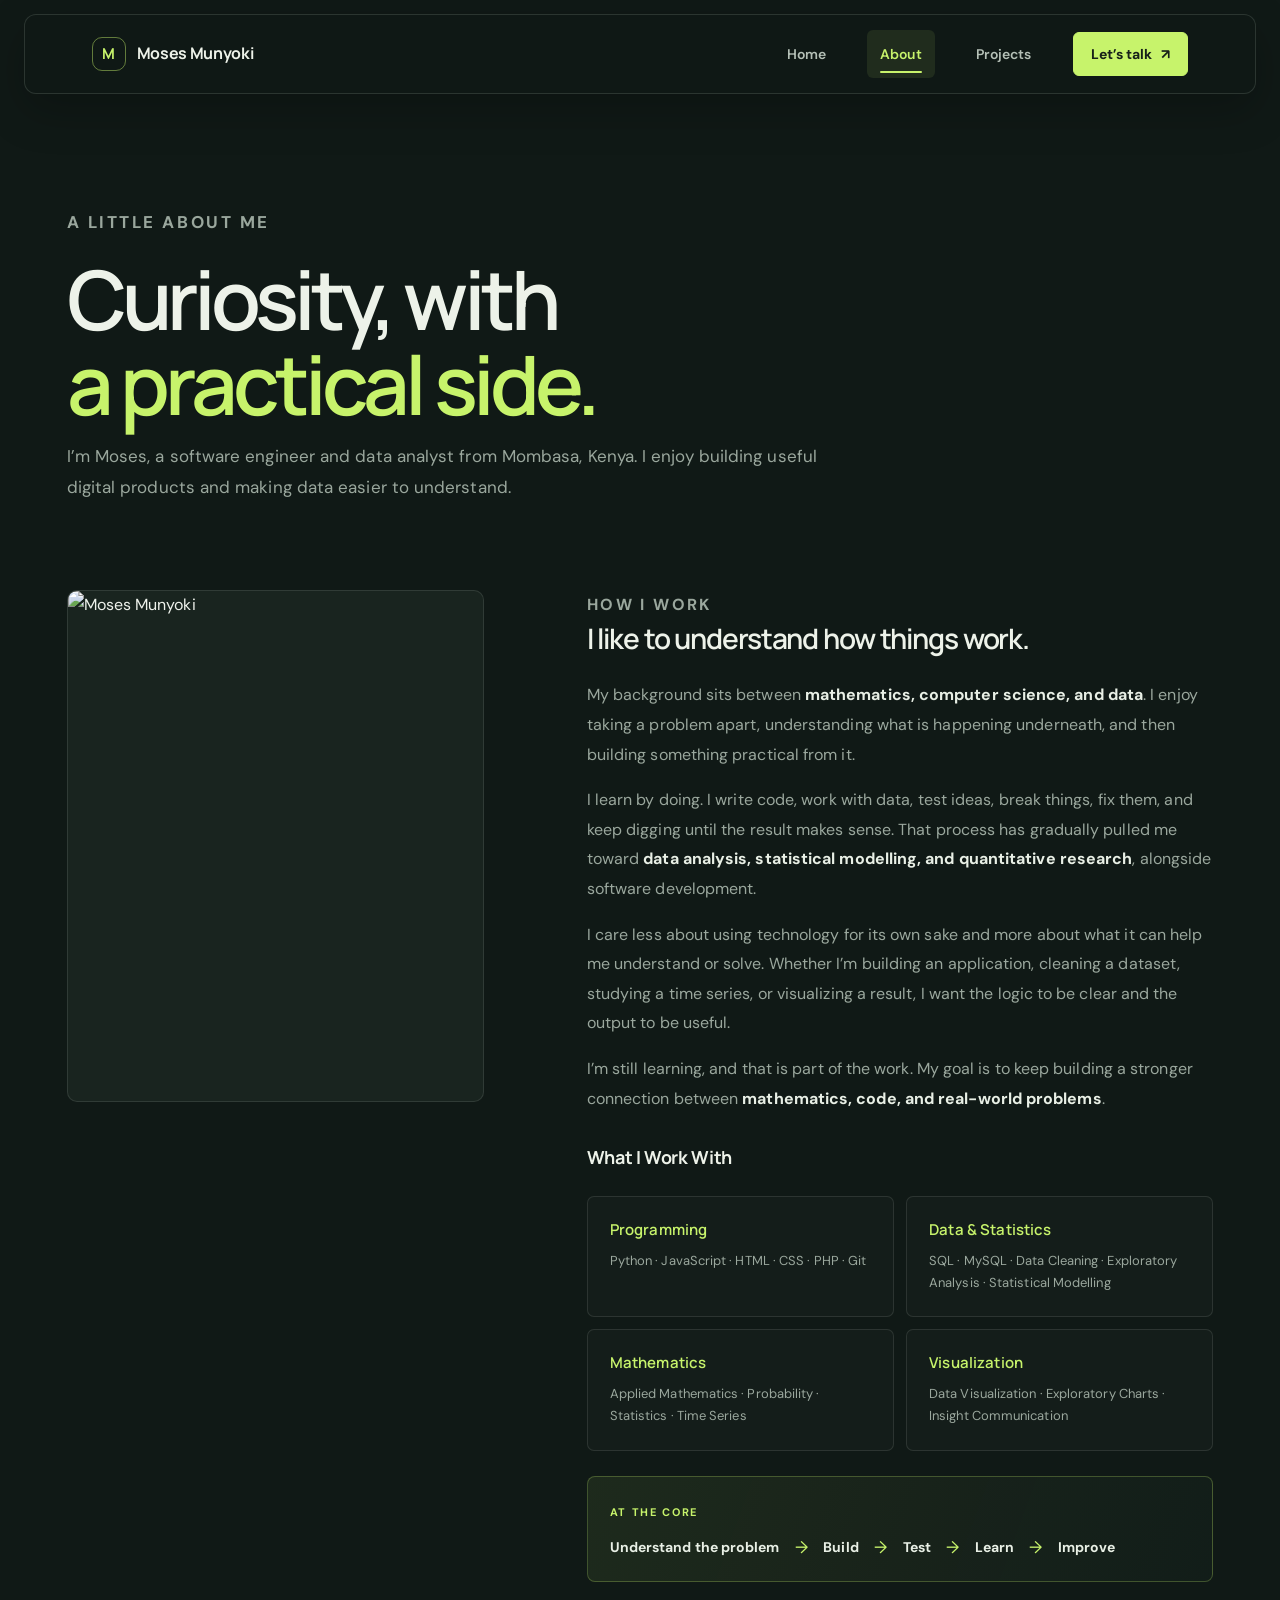
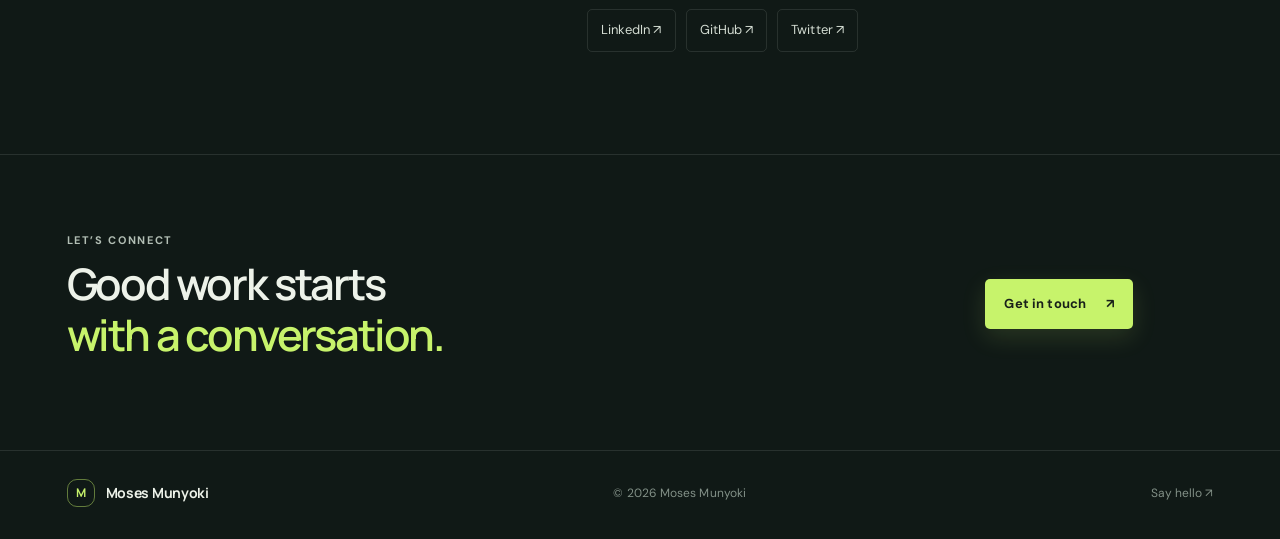
==== pages/about/index.html @ 000abdc4 "Refresh portfolio design and content" ====
<!DOCTYPE html>
<html lang="en">
<head>
  <meta charset="UTF-8"><meta name="viewport" content="width=device-width, initial-scale=1.0">
  <meta name="author" content="Moses Munyoki"><meta name="description" content="Learn about Moses Munyoki, software engineer and data analyst from Mombasa, Kenya.">
  <meta name="theme-color" content="#101916"><title>About — Moses Munyoki</title>
  <link rel="icon" href="../../img/logo.png" type="image/png"><link rel="stylesheet" href="../../css/default.css"><link rel="stylesheet" href="../../css/ld.css">
</head>
<body><div class="container">
  <header class="site-header"><nav class="site-nav" aria-label="Main navigation">
    <a class="brand" href="../../"><span class="brand-mark">M</span><span>Moses Munyoki</span></a>
    <button class="menu-toggle" id="toggle-menu" type="button" aria-expanded="false" aria-controls="main-menu">Menu <span aria-hidden="true">☰</span></button>
    <div class="nav-links" id="main-menu"><a href="../../">Home</a><a class="active" href="../about/">About</a><a href="../project/">Projects</a><a class="nav-cta" href="../contact/">Let’s talk <span aria-hidden="true">↗</span></a></div>
  </nav></header>
  <main>
    <section class="page-hero"><p class="eyebrow">A LITTLE ABOUT ME</p><h1>Curiosity, with<br><span class="accent-text">a practical side.</span></h1><p>I’m Moses, a software engineer and data analyst from Mombasa, Kenya. I enjoy building useful digital products and making data easier to understand.</p></section>
    <section class="section-shell" style="padding-top:0">
      <div class="about-layout">
        <div class="about-photo"><img src="../../img/me_bg_hal.jpg" alt="Moses Munyoki"></div>
        <div class="about-copy">
          <p class="eyebrow">HOW I WORK</p><h2>I like to understand how things work.</h2>
          <p>My background sits between <strong>mathematics, computer science, and data</strong>. I enjoy taking a problem apart, understanding what is happening underneath, and then building something practical from it.</p>
          <p>I learn by doing. I write code, work with data, test ideas, break things, fix them, and keep digging until the result makes sense. That process has gradually pulled me toward <strong>data analysis, statistical modelling, and quantitative research</strong>, alongside software development.</p>
          <p>I care less about using technology for its own sake and more about what it can help me understand or solve. Whether I’m building an application, cleaning a dataset, studying a time series, or visualizing a result, I want the logic to be clear and the output to be useful.</p>
          <p>I’m still learning, and that is part of the work. My goal is to keep building a stronger connection between <strong>mathematics, code, and real-world problems</strong>.</p>
          <h2 class="work-with-title">What I Work With</h2>
          <div class="skill-groups">
            <article class="skill-group"><h3>Programming</h3><p>Python · JavaScript · HTML · CSS · PHP · Git</p></article>
            <article class="skill-group"><h3>Data &amp; Statistics</h3><p>SQL · MySQL · Data Cleaning · Exploratory Analysis · Statistical Modelling</p></article>
            <article class="skill-group"><h3>Mathematics</h3><p>Applied Mathematics · Probability · Statistics · Time Series</p></article>
            <article class="skill-group"><h3>Visualization</h3><p>Data Visualization · Exploratory Charts · Insight Communication</p></article>
          </div>
          <div class="working-principle"><span class="eyebrow">AT THE CORE</span><p><strong>Understand the problem</strong><span>→</span><strong>Build</strong><span>→</span><strong>Test</strong><span>→</span><strong>Learn</strong><span>→</span><strong>Improve</strong></p></div>
          <div class="social-links"><a href="https://www.linkedin.com/in/moses-munyoki-125b09215/" target="_blank" rel="noreferrer">LinkedIn ↗</a><a href="https://github.com/Mnyoki" target="_blank" rel="noreferrer">GitHub ↗</a><a href="https://twitter.com/mosesmunyoki6" target="_blank" rel="noreferrer">Twitter ↗</a></div>
        </div>
      </div>
    </section>
    <section class="closing section-shell"><p class="eyebrow">LET’S CONNECT</p><div class="closing-row"><h2>Good work starts<br><span class="accent-text">with a conversation.</span></h2><a class="button button-primary" href="../contact/">Get in touch <span aria-hidden="true">↗</span></a></div></section>
  </main>
  <footer class="site-footer"><a class="brand footer-brand" href="../../"><span class="brand-mark">M</span><span>Moses Munyoki</span></a><span>© <span data-year></span> Moses Munyoki</span><a href="mailto:mosesmunyoki6@gmail.com">Say hello ↗</a></footer>
</div><script src="../../js/app.js"></script></body></html>
---- css/default.css ----
@import url('https://fonts.googleapis.com/css2?family=DM+Sans:wght@400;500;600;700&family=Manrope:wght@400;500;600;700;800&display=swap');

:root{color-scheme:dark;--bg:#101916;--bg-soft:#151f1b;--surface:#19241f;--line:rgba(231,241,231,.11);--text:#edf2e9;--muted:#9aa79d;--lime:#c7f36b;--mint:#78d6a1;--content:1500px;--gutter:clamp(24px,5.2vw,84px);font-family:'DM Sans',Arial,sans-serif;font-synthesis:none;text-rendering:optimizeLegibility}
*,*::before,*::after{box-sizing:border-box}
html{scroll-behavior:smooth;background:var(--bg)}
body{margin:0;background:var(--bg);color:var(--text);font-size:16px;line-height:1.65;-webkit-font-smoothing:antialiased}
img{display:block;max-width:100%}a{color:inherit;text-decoration:none}button,input,textarea{font:inherit}button,a{-webkit-tap-highlight-color:transparent}
.container{min-height:100vh;overflow:hidden}.site-header{position:sticky;top:14px;z-index:20;width:min(calc(100% - 48px),var(--content));margin:14px auto -96px;border:1px solid rgba(231,241,231,.13);border-radius:12px;background:rgba(16,25,22,.82);backdrop-filter:blur(20px);box-shadow:0 16px 45px rgba(0,0,0,.22)}
.site-nav{max-width:var(--content);min-height:82px;padding:0 var(--gutter);margin:auto;display:flex;align-items:center;gap:36px}.brand{display:inline-flex;align-items:center;gap:11px;font-family:Manrope,sans-serif;font-weight:700;font-size:15px;white-space:nowrap}.brand-mark{height:34px;width:34px;display:grid;place-items:center;border:1px solid rgba(199,243,107,.45);color:var(--lime);font-size:15px;border-radius:10px}.nav-links{margin-left:auto;display:flex;align-items:center;gap:clamp(28px,4vw,56px);color:var(--muted);font-size:13px}.nav-links a{transition:color .2s}.nav-links a:hover,.nav-links a.active{color:var(--text)}.nav-links .nav-cta{color:var(--lime);padding:10px 15px;border:1px solid rgba(199,243,107,.32);border-radius:6px}.nav-cta span{padding-left:9px}.menu-toggle{display:none}
.hero{position:relative;max-width:var(--content);margin:auto;padding:clamp(105px,11vw,165px) var(--gutter) clamp(90px,9vw,135px);min-height:min(780px,84vh);display:grid;grid-template-columns:1.05fr .95fr;align-items:center;gap:clamp(55px,9vw,140px)}.hero::before{content:"";position:absolute;inset:0 44% 0 -20%;background:radial-gradient(ellipse,rgba(52,112,75,.13),transparent 65%);pointer-events:none}.hero-copy{position:relative;z-index:1}.eyebrow{margin:0;color:#a6b3a8;font-size:10px;font-weight:700;letter-spacing:.17em;line-height:1.5}.status-dot{display:inline-block;width:7px;height:7px;border-radius:50%;background:var(--lime);margin-right:8px;box-shadow:0 0 12px rgba(199,243,107,.65)}h1,h2,h3,p{margin-top:0}.hero h1{font-family:Manrope,sans-serif;font-size:clamp(58px,7.1vw,100px);line-height:1.07;letter-spacing:-.065em;font-weight:600;margin:25px 0 23px}.accent-text{color:var(--lime)}.hero-intro{max-width:570px;font-size:17px;color:var(--muted);line-height:1.8;margin-bottom:29px}.hero-actions{display:flex;align-items:center;gap:24px}.button{display:inline-flex;align-items:center;justify-content:center;gap:20px;padding:13px 17px;font-size:12px;font-weight:700;border-radius:5px;transition:transform .2s,background .2s,border-color .2s}.button:hover{transform:translateY(-2px)}.button-primary{background:var(--lime);color:#182019}.button-primary:hover{background:#d6ff86}.button-quiet{border:1px solid var(--line);color:#dbe2da}.button-quiet:hover{border-color:rgba(231,241,231,.35)}.hero-meta{display:flex;align-items:center;gap:12px;color:#849188;font-size:10px;margin-top:48px}.meta-line{height:1px;width:38px;background:#526057}
.hero-visual{height:clamp(440px,42vw,570px);position:relative;display:grid;place-items:center}.visual-card-main{position:relative;width:clamp(300px,27vw,400px);height:clamp(390px,36vw,520px);overflow:hidden;border-radius:130px 130px 12px 12px;border:1px solid rgba(226,242,226,.17);background:#25342c;box-shadow:0 32px 80px rgba(0,0,0,.3);transform:rotate(2deg)}.portrait{width:100%;height:100%;object-fit:cover;object-position:center 28%;filter:saturate(.72)}.visual-card-main::after{content:"";position:absolute;inset:25% 0 0;background:linear-gradient(transparent,rgba(12,23,17,.93))}.portrait-overlay{position:absolute;z-index:1;bottom:25px;left:25px}.portrait-overlay .eyebrow{font-size:8px;color:var(--lime)}.portrait-overlay strong{display:block;font:600 24px/1.1 Manrope,sans-serif;margin-top:10px;letter-spacing:-.04em}.visual-orbit{position:absolute;border:1px solid rgba(199,243,107,.16);border-radius:50%;width:385px;height:385px;transform:rotate(-29deg) scaleY(.48)}.orbit-two{width:440px;height:440px;transform:rotate(32deg) scaleY(.48);border-color:rgba(120,214,161,.13)}.floating-note{position:absolute;display:flex;align-items:center;gap:11px;background:#1d2b23;border:1px solid var(--line);box-shadow:0 12px 35px #0a110e88;padding:11px 15px;border-radius:7px;z-index:3}.note-top{top:59px;right:-5px}.note-bottom{bottom:53px;left:-7px}.note-icon{height:29px;width:29px;border-radius:6px;display:grid;place-items:center;background:#334331;color:var(--lime);font-size:17px}.note-icon-lime{background:rgba(199,243,107,.14)}.floating-note strong,.floating-note small{display:block;font-size:10px;line-height:1.45}.floating-note small{color:var(--muted);font-size:9px}.visual-index{position:absolute;right:4px;bottom:6px;color:#77847a;font-size:9px;letter-spacing:.14em}
.section-shell{max-width:var(--content);margin:0 auto;padding:clamp(90px,8vw,125px) var(--gutter)}.capabilities{border-top:1px solid var(--line)}.section-heading{display:flex;justify-content:space-between;align-items:end;gap:24px;margin-bottom:29px}.section-heading h2,.closing h2{font:600 clamp(25px,3.2vw,37px)/1.2 Manrope,sans-serif;letter-spacing:-.05em;margin:11px 0 0}.muted{color:#829087}.text-link{font-size:11px;color:var(--lime);white-space:nowrap}.text-link span{padding-left:9px}.capability-grid{display:grid;grid-template-columns:repeat(3,1fr);gap:20px}.capability-card{position:relative;padding:clamp(28px,3vw,42px);border:1px solid var(--line);border-radius:8px;background:linear-gradient(145deg,rgba(255,255,255,.025),transparent 70%);min-height:260px;transition:transform .22s,border-color .22s}.capability-card:hover{transform:translateY(-4px);border-color:rgba(199,243,107,.32)}.card-number{position:absolute;right:20px;top:21px;color:#617066;font-size:9px;letter-spacing:.1em}.capability-icon{height:34px;width:34px;border-radius:8px;display:grid;place-items:center;margin-bottom:20px;background:rgba(120,214,161,.12);color:var(--mint);font-size:19px}.lime-icon{color:var(--lime);background:rgba(199,243,107,.11)}.capability-card h3{font:600 15px Manrope,sans-serif;letter-spacing:-.02em;margin-bottom:8px}.capability-card p{font-size:13px;line-height:1.7;color:var(--muted);max-width:290px;margin-bottom:17px}.tag-list{display:flex;gap:6px;flex-wrap:wrap}.tag-list span{font-size:9px;color:#aab4aa;border:1px solid var(--line);border-radius:3px;padding:3px 7px}
.featured-work{padding-top:clamp(65px,6vw,90px)}.featured-grid{display:grid;grid-template-columns:1.35fr 1fr 1fr;gap:20px}.work-card{position:relative;min-height:clamp(260px,24vw,360px);overflow:hidden;border-radius:7px;background:#1b2921;border:1px solid var(--line)}.work-card img{width:100%;height:100%;min-height:clamp(260px,24vw,360px);object-fit:cover;transition:transform .45s;opacity:.78}.work-card:hover img{transform:scale(1.045);opacity:.92}.work-overlay{position:absolute;inset:30% 0 0;padding:17px;display:flex;flex-direction:column;justify-content:end;background:linear-gradient(transparent,rgba(10,17,13,.94))}.work-type{font-size:8px;letter-spacing:.13em;color:#b8c5b9}.work-overlay strong{font:600 17px Manrope,sans-serif;margin-top:5px}.work-arrow{position:absolute;right:17px;bottom:17px;color:var(--lime);font-size:16px}
.closing{border-top:1px solid var(--line);padding-top:clamp(70px,6vw,100px);padding-bottom:clamp(75px,7vw,110px)}.closing-row{display:flex;justify-content:space-between;align-items:center;gap:30px}.closing-row .button{margin-right:7%}.site-footer{max-width:var(--content);margin:auto;padding:28px var(--gutter) 32px;border-top:1px solid var(--line);display:flex;align-items:center;justify-content:space-between;color:#829087;font-size:10px}.footer-brand{color:var(--text);font-size:12px}.footer-brand .brand-mark{height:28px;width:28px;font-size:12px}
/* Inner pages */
.page-hero{max-width:var(--content);margin:auto;padding:clamp(100px,9vw,140px) var(--gutter) 70px}.page-hero h1{font:600 clamp(42px,6vw,68px)/1.1 Manrope,sans-serif;letter-spacing:-.06em;margin:19px 0 14px}.page-hero p{color:var(--muted);max-width:760px;font-size:16px}.about-layout{display:grid;grid-template-columns:.8fr 1.2fr;gap:clamp(54px,8vw,120px);align-items:start}.about-photo{height:clamp(390px,40vw,560px);border-radius:10px;overflow:hidden;border:1px solid var(--line);background:var(--surface)}.about-photo img{height:100%;width:100%;object-fit:cover;object-position:center 25%;filter:saturate(.7)}.about-copy h2{font:600 24px Manrope,sans-serif;letter-spacing:-.04em}.about-copy p{font-size:15px;color:var(--muted);line-height:1.9}.skill-groups{display:grid;grid-template-columns:repeat(2,1fr);gap:12px;margin-top:27px}.skill-group{padding:19px;border:1px solid var(--line);border-radius:7px}.skill-group h3{font:600 13px Manrope,sans-serif;color:var(--lime);margin-bottom:10px}.skill-group p{margin:0;font-size:11px}.social-links{display:flex;gap:10px;margin-top:27px}.social-links a{font-size:11px;padding:8px 12px;border:1px solid var(--line);border-radius:5px;color:#d4ddd3}.project-grid{display:grid;grid-template-columns:repeat(2,minmax(0,1fr));gap:22px}.project-card{overflow:hidden;border:1px solid var(--line);border-radius:8px;background:#151f1b;transition:transform .2s,border-color .2s}.project-card:hover{transform:translateY(-4px);border-color:rgba(199,243,107,.35)}.project-card img{width:100%;aspect-ratio:16/8.8;object-fit:cover;background:#24332b}.project-info{padding:22px 24px 24px}.project-info-top{display:flex;justify-content:space-between;align-items:start;gap:12px}.project-info h2{font:600 17px Manrope,sans-serif;margin:0 0 6px}.project-info p{font-size:13px;color:var(--muted);margin:0}.project-info .project-index{color:#849188;font-size:9px;letter-spacing:.1em;padding-top:5px}.project-tags{display:flex;gap:6px;flex-wrap:wrap;margin-top:13px}.project-tags span{font-size:9px;color:#aab4aa;padding:3px 7px;border:1px solid var(--line);border-radius:3px}.contact-layout{display:grid;grid-template-columns:.85fr 1.15fr;gap:clamp(35px,7vw,100px);align-items:start}.contact-note{border:1px solid var(--line);border-radius:8px;background:var(--surface);padding:28px}.contact-note h2{font:600 21px Manrope,sans-serif;margin-bottom:12px}.contact-note p{font-size:12px;color:var(--muted)}.contact-email{display:inline-block;color:var(--lime);font-size:12px;margin-top:6px}.contact-card{border:1px solid var(--line);border-radius:8px;padding:27px;background:rgba(255,255,255,.018)}.contact-form{display:grid;gap:15px}.form-row{display:grid;grid-template-columns:1fr 1fr;gap:13px}.contact-form label{font-size:10px;letter-spacing:.03em;color:#bdc8be;display:grid;gap:7px}.text-field{width:100%;padding:12px 13px;color:var(--text);background:#131d18;border:1px solid rgba(231,241,231,.14);border-radius:5px;font-size:12px;outline:none}.text-field:focus{border-color:rgba(199,243,107,.7)}.text-area{min-height:130px;resize:vertical}.response{min-height:18px;color:var(--lime);font-size:11px;margin:0}
@media(max-width:760px){.site-nav{min-height:68px;padding:0 20px;flex-wrap:wrap;gap:0}.menu-toggle{display:inline-flex;margin-left:auto;background:transparent;border:1px solid var(--line);border-radius:5px;padding:7px 10px;color:var(--text);font-size:11px;gap:10px;align-items:center}.nav-links{display:none;order:3;width:100%;margin:0;padding:10px 0 17px;gap:0;align-items:stretch;flex-direction:column}.nav-links.is-open{display:flex}.nav-links a{padding:12px 4px;border-top:1px solid var(--line)}.nav-links .nav-cta{border:0;padding-left:4px}.hero{padding:70px 22px 58px;min-height:0;grid-template-columns:1fr;gap:20px}.hero::before{inset:0}.hero h1{font-size:clamp(46px,12vw,68px)}.hero-intro{font-size:14px}.hero-meta{margin-top:31px}.hero-visual{height:380px;margin-top:4px}.visual-card-main{height:310px;width:245px}.visual-orbit{width:350px;height:350px}.orbit-two{width:400px;height:400px}.note-top{right:0;top:52px}.note-bottom{left:0;bottom:43px}.section-shell{padding:65px 22px}.section-heading{align-items:start}.section-heading h2{font-size:27px}.capability-grid{grid-template-columns:1fr}.capability-card{min-height:0}.featured-grid{grid-template-columns:1fr 1fr}.work-card-large{grid-column:span 2}.work-card,.work-card img{min-height:190px}.closing-row{align-items:start;flex-direction:column}.closing-row .button{margin:0}.site-footer{padding:20px 22px;gap:12px;flex-wrap:wrap}.page-hero{padding:65px 22px 42px}.page-hero p{font-size:13px}.about-layout,.contact-layout{grid-template-columns:1fr;gap:24px}.about-photo{height:350px;max-width:100%}.project-grid{grid-template-columns:1fr}.skill-groups{grid-template-columns:1fr 1fr}.contact-card,.contact-note{padding:20px}}
@media(max-width:430px){.hero-visual{height:350px}.visual-card-main{height:285px;width:225px}.hero-actions{gap:9px;flex-wrap:wrap}.button{gap:10px}.hero-meta{font-size:9px}.section-heading{flex-direction:column;gap:11px}.section-heading h2{font-size:25px}.featured-grid{grid-template-columns:1fr}.work-card-large{grid-column:auto}.work-card,.work-card img{min-height:210px}.skill-groups{grid-template-columns:1fr}.form-row{grid-template-columns:1fr}.site-footer{font-size:9px}}
@media(prefers-reduced-motion:reduce){*,*::before,*::after{scroll-behavior:auto!important;transition-duration:.01ms!important;animation-duration:.01ms!important}}

/* Type scale tuned for clear reading and precise interface hierarchy. */
:root{--font-body:clamp(16px,1.12vw,18px)}
body{font-size:var(--font-body);line-height:1.72;letter-spacing:.005em}
.eyebrow{font-size:11px;letter-spacing:.15em;color:#b2beb4}
.nav-links{font-size:14px}
.brand{font-size:16px;letter-spacing:-.02em}
.hero h1{line-height:1.02;letter-spacing:-.07em}
.hero-intro{font-size:clamp(17px,1.25vw,19px);line-height:1.78;max-width:590px}
.button{font-size:13px;letter-spacing:.01em;padding:14px 19px}
.hero-meta{font-size:12px;letter-spacing:.015em;color:#9aa79d}
.portrait-overlay .eyebrow{font-size:9px}
.portrait-overlay strong{font-size:clamp(26px,2vw,32px)}
.floating-note strong{font-size:12px}.floating-note small{font-size:10px}
.visual-index,.card-number{font-size:10px}
.section-heading h2,.closing h2{font-size:clamp(30px,3.4vw,44px);line-height:1.16}
.text-link{font-size:13px}
.capability-card h3{font-size:17px}
.capability-card p{font-size:14px;line-height:1.75;max-width:360px}
.tag-list span,.project-tags span{font-size:11px;padding:4px 9px}
.work-type{font-size:10px}.work-overlay strong{font-size:20px}
.site-footer{font-size:12px}.footer-brand{font-size:14px}
.page-hero h1{font-size:clamp(52px,6.5vw,82px);line-height:1.04}
.page-hero p{font-size:clamp(17px,1.2vw,19px);line-height:1.8;max-width:780px}
.about-copy h2{font-size:clamp(27px,2.2vw,34px)}
.about-copy p{font-size:16px;line-height:1.85}
.skill-group h3{font-size:15px}.skill-group p{font-size:13px;line-height:1.7}
.social-links a{font-size:13px;padding:9px 13px}
.project-info h2{font-size:20px}.project-info p{font-size:14px;line-height:1.6}.project-info .project-index{font-size:11px}
.contact-note h2{font-size:26px}.contact-note p{font-size:15px;line-height:1.75}.contact-email{font-size:14px}
.contact-form label{font-size:12px;letter-spacing:.02em}.text-field{font-size:14px;padding:14px 15px}.response{font-size:13px}
.hero{overflow:visible}
.featured-work{position:relative}
.featured-work::before{content:"";position:absolute;z-index:-1;inset:12% -12vw 5%;background:radial-gradient(ellipse at 50% 45%,rgba(126,201,101,.1),transparent 67%);pointer-events:none}
.work-card{isolation:isolate;border-color:rgba(199,243,107,.22);box-shadow:0 20px 55px rgba(0,0,0,.2)}
.work-card::before{content:"";position:absolute;inset:0;z-index:1;border:1px solid rgba(255,255,255,.05);border-radius:inherit;pointer-events:none}
.work-card img{filter:saturate(.92) contrast(1.04);transition:transform .55s cubic-bezier(.2,.7,.2,1),filter .35s,opacity .35s;opacity:.9}
.work-card:hover img{transform:scale(1.055);filter:saturate(1.12) contrast(1.04);opacity:1}
.work-overlay{z-index:2;padding:clamp(20px,2vw,30px);background:linear-gradient(180deg,transparent 20%,rgba(8,15,11,.88) 100%)}
.work-type{display:inline-flex;align-items:center;gap:8px;width:max-content;color:#d4e4d2;background:rgba(13,25,17,.62);border:1px solid rgba(255,255,255,.17);border-radius:99px;padding:6px 10px;backdrop-filter:blur(8px)}
.work-overlay strong{font-size:clamp(20px,2vw,27px);margin-top:10px;text-shadow:0 2px 18px rgba(0,0,0,.4)}
.work-arrow{height:38px;width:38px;display:grid;place-items:center;border:1px solid rgba(199,243,107,.55);border-radius:50%;background:rgba(199,243,107,.12);backdrop-filter:blur(8px)}
.project-card{box-shadow:0 16px 38px rgba(0,0,0,.16)}
.project-card img{filter:saturate(.93) contrast(1.03);transition:transform .55s cubic-bezier(.2,.7,.2,1),filter .35s}
.project-card:hover img{transform:scale(1.025);filter:saturate(1.1) contrast(1.04)}
.project-card .project-info{position:relative}
.project-card .project-info::before{content:"";position:absolute;top:0;left:24px;right:24px;height:1px;background:linear-gradient(90deg,transparent,rgba(199,243,107,.3),transparent)}
.capability-card{background:linear-gradient(145deg,rgba(199,243,107,.045),rgba(255,255,255,.012) 42%,transparent 80%)}
.capability-card:nth-child(2){background:linear-gradient(145deg,rgba(120,214,161,.06),rgba(255,255,255,.012) 42%,transparent 80%)}
.capability-card:nth-child(3){background:linear-gradient(145deg,rgba(125,163,242,.055),rgba(255,255,255,.012) 42%,transparent 80%)}
.capability-icon{height:42px;width:42px;font-size:21px}
.button-primary{box-shadow:0 8px 24px rgba(199,243,107,.14)}
.hero h1{font-size:clamp(52px,6.8vw,92px);line-height:1.02;letter-spacing:-.075em}
.hero-intro strong{color:var(--text);font-weight:700}
.section-intro{max-width:760px;margin:-12px 0 30px;color:var(--muted);font-size:16px;line-height:1.8}
.capability-card p{max-width:none;min-height:7.4em}
.work-card{min-height:clamp(315px,30vw,420px)}
.work-card img{min-height:clamp(315px,30vw,420px)}
.work-description{max-width:370px;color:#e0e7df;font-size:13px;line-height:1.6;margin-top:8px;padding-right:25px}
.work-all-link{display:inline-flex;margin-top:25px}
.approach{display:grid;grid-template-columns:1fr 1fr;gap:clamp(40px,8vw,120px);border-top:1px solid var(--line);align-items:start}
.approach h2{font:600 clamp(32px,4.3vw,57px)/1.12 Manrope,sans-serif;letter-spacing:-.06em;margin:17px 0 0}
.approach-copy p{font-size:16px;line-height:1.8;color:var(--muted);margin-bottom:17px}
.approach-copy strong{color:var(--text)}
.approach-copy .text-link{display:inline-flex;margin-top:5px}
.note-top{max-width:250px;left:-7%;top:9%}
.note-bottom{max-width:265px;right:-4%;bottom:9%}
.floating-note small{white-space:normal;line-height:1.45}
@media(max-width:760px){
  .hero h1{font-size:clamp(48px,10.5vw,72px)}
  .capability-card p{min-height:0}
  .approach{grid-template-columns:1fr;gap:24px}
  .approach h2{font-size:36px}
  .work-card,.work-card img{min-height:250px}
  .work-description{font-size:12px}
  .note-top{left:0;top:8px;max-width:205px}
  .note-bottom{right:0;bottom:8px;max-width:220px}
}
@media(max-width:430px){
  .hero h1{font-size:clamp(43px,11vw,54px)}
  .section-intro{font-size:15px}
  .approach h2{font-size:31px}
  .work-card,.work-card img{min-height:225px}
  .work-description{max-width:calc(100% - 12px);font-size:11px}
  .note-top{max-width:185px}
  .note-bottom{max-width:195px}
}
.about-copy strong{color:#e8efe5;font-weight:700}
.about-copy .work-with-title{font:700 18px Manrope,sans-serif;letter-spacing:-.02em;margin:32px 0 14px}
.working-principle{margin-top:25px;padding:20px 22px;border:1px solid rgba(199,243,107,.25);border-radius:8px;background:linear-gradient(110deg,rgba(199,243,107,.08),rgba(120,214,161,.025))}
.working-principle .eyebrow{color:var(--lime)}
.working-principle p{display:flex;align-items:center;gap:clamp(6px,1.2vw,16px);flex-wrap:wrap;margin:10px 0 0;color:var(--text);font-size:14px;line-height:1.6}
.working-principle p span{color:var(--lime);font-size:17px}
.skill-group{background:rgba(255,255,255,.018);padding:22px}
.skill-group h3{letter-spacing:.01em}
@media(max-width:760px){.working-principle p{font-size:12px;gap:7px}.skill-group{padding:17px}}
.site-nav{min-height:88px}
.nav-links{gap:clamp(10px,2.2vw,30px);font-size:14px;font-weight:600;color:#b5c0b7}
.nav-links>a:not(.nav-cta){position:relative;padding:12px 13px;border-radius:6px;transition:color .2s,background .2s}
.nav-links>a:not(.nav-cta):hover{color:var(--text);background:rgba(255,255,255,.055)}
.nav-links>a.active:not(.nav-cta){color:var(--lime);background:rgba(199,243,107,.09)}
.nav-links>a.active:not(.nav-cta)::after{content:"";position:absolute;left:13px;right:13px;bottom:5px;height:2px;border-radius:3px;background:var(--lime)}
.nav-links .nav-cta{display:inline-flex;align-items:center;justify-content:center;gap:9px;min-height:44px;padding:0 17px;background:var(--lime);color:#172019;border-color:var(--lime);font-weight:700;border-radius:6px;transition:background .2s,transform .2s}
.nav-links .nav-cta:hover{background:#d6ff86;transform:translateY(-1px)}
.nav-cta span{padding-left:0}
.menu-toggle{font-size:13px;font-weight:700;padding:10px 13px;border-color:rgba(231,241,231,.2);background:rgba(255,255,255,.035)}
.menu-toggle:hover,.menu-toggle[aria-expanded="true"]{border-color:rgba(199,243,107,.5);color:var(--lime)}
@media(max-width:760px){
  .site-header{top:8px;width:calc(100% - 24px);margin:8px auto -78px;border-radius:10px}
  .site-nav{min-height:68px}
  .nav-links{padding:10px 0 16px}
  .nav-links>a:not(.nav-cta){padding:12px 10px;border-radius:4px}
  .nav-links>a.active:not(.nav-cta)::after{left:10px;right:auto;bottom:7px;width:22px}
  .nav-links .nav-cta{margin-top:8px;justify-content:center}
  .menu-toggle{min-height:40px}
  .hero h1{font-size:clamp(48px,11vw,72px)}
  .hero-intro{font-size:16px}
  .hero-meta{font-size:11px}
  .section-heading h2,.closing h2{font-size:30px}
  .page-hero h1{font-size:clamp(48px,10vw,68px)}
  .page-hero p{font-size:16px}
  .site-footer{font-size:11px}
}

/* Keep hero callouts in clear space around the portrait rather than on top of it. */
.hero-visual{isolation:isolate}
.visual-card-main{z-index:1}
.floating-note{z-index:2;white-space:nowrap;padding:12px 16px}
.note-top{top:10%;left:-8%;right:auto;transform:none}
.note-bottom{right:3%;left:auto;bottom:10%;transform:none;max-width:calc(100% - 24px)}
@media(min-width:761px){
  .hero-visual{max-width:620px;margin-inline:auto}
  .note-top{left:-7%;top:10%}
  .note-bottom{right:3%;bottom:10%}
}
@media(max-width:760px){
  .hero-visual{width:min(100%,500px);margin:20px auto 0;height:420px}
  .visual-card-main{height:300px;width:235px}
  .note-top{top:8px;left:0;right:auto;transform:translateX(-6%)}
  .note-bottom{right:0;left:auto;bottom:8px;transform:none;max-width:calc(100% - 12px)}
}
@media(max-width:430px){
  .hero-visual{height:390px}
  .visual-card-main{height:270px;width:210px}
  .floating-note{gap:8px;padding:9px 11px}
  .note-top{left:0;right:auto;top:0;transform:translateX(-4%)}
  .note-bottom{right:0;left:auto;bottom:0;max-width:calc(100% - 4px);padding:8px 9px;gap:7px}
  .floating-note strong{font-size:11px}
  .floating-note small{font-size:9px}
}
@media(max-width:430px){
  .eyebrow{font-size:10px}
  .hero h1{font-size:clamp(45px,12vw,58px)}
  .hero-intro{font-size:15px}
  .section-heading h2,.closing h2{font-size:27px}
  .page-hero h1{font-size:46px}
  .about-copy p{font-size:15px}
  .project-info h2{font-size:18px}
}

/* Keep the floating navigation clear of all scrolling content. */
.site-header{position:fixed;top:14px;left:50%;transform:translateX(-50%);margin:0;background:rgba(16,25,22,.97);isolation:isolate}
.site-nav{min-height:78px}
main{padding-top:92px}
@media(max-width:760px){
  .site-header{top:8px;margin:0}
  .site-nav{min-height:64px}
  main{padding-top:76px}
}
---- css/ld.css ----
/* Responsive layout rules are consolidated in default.css. */
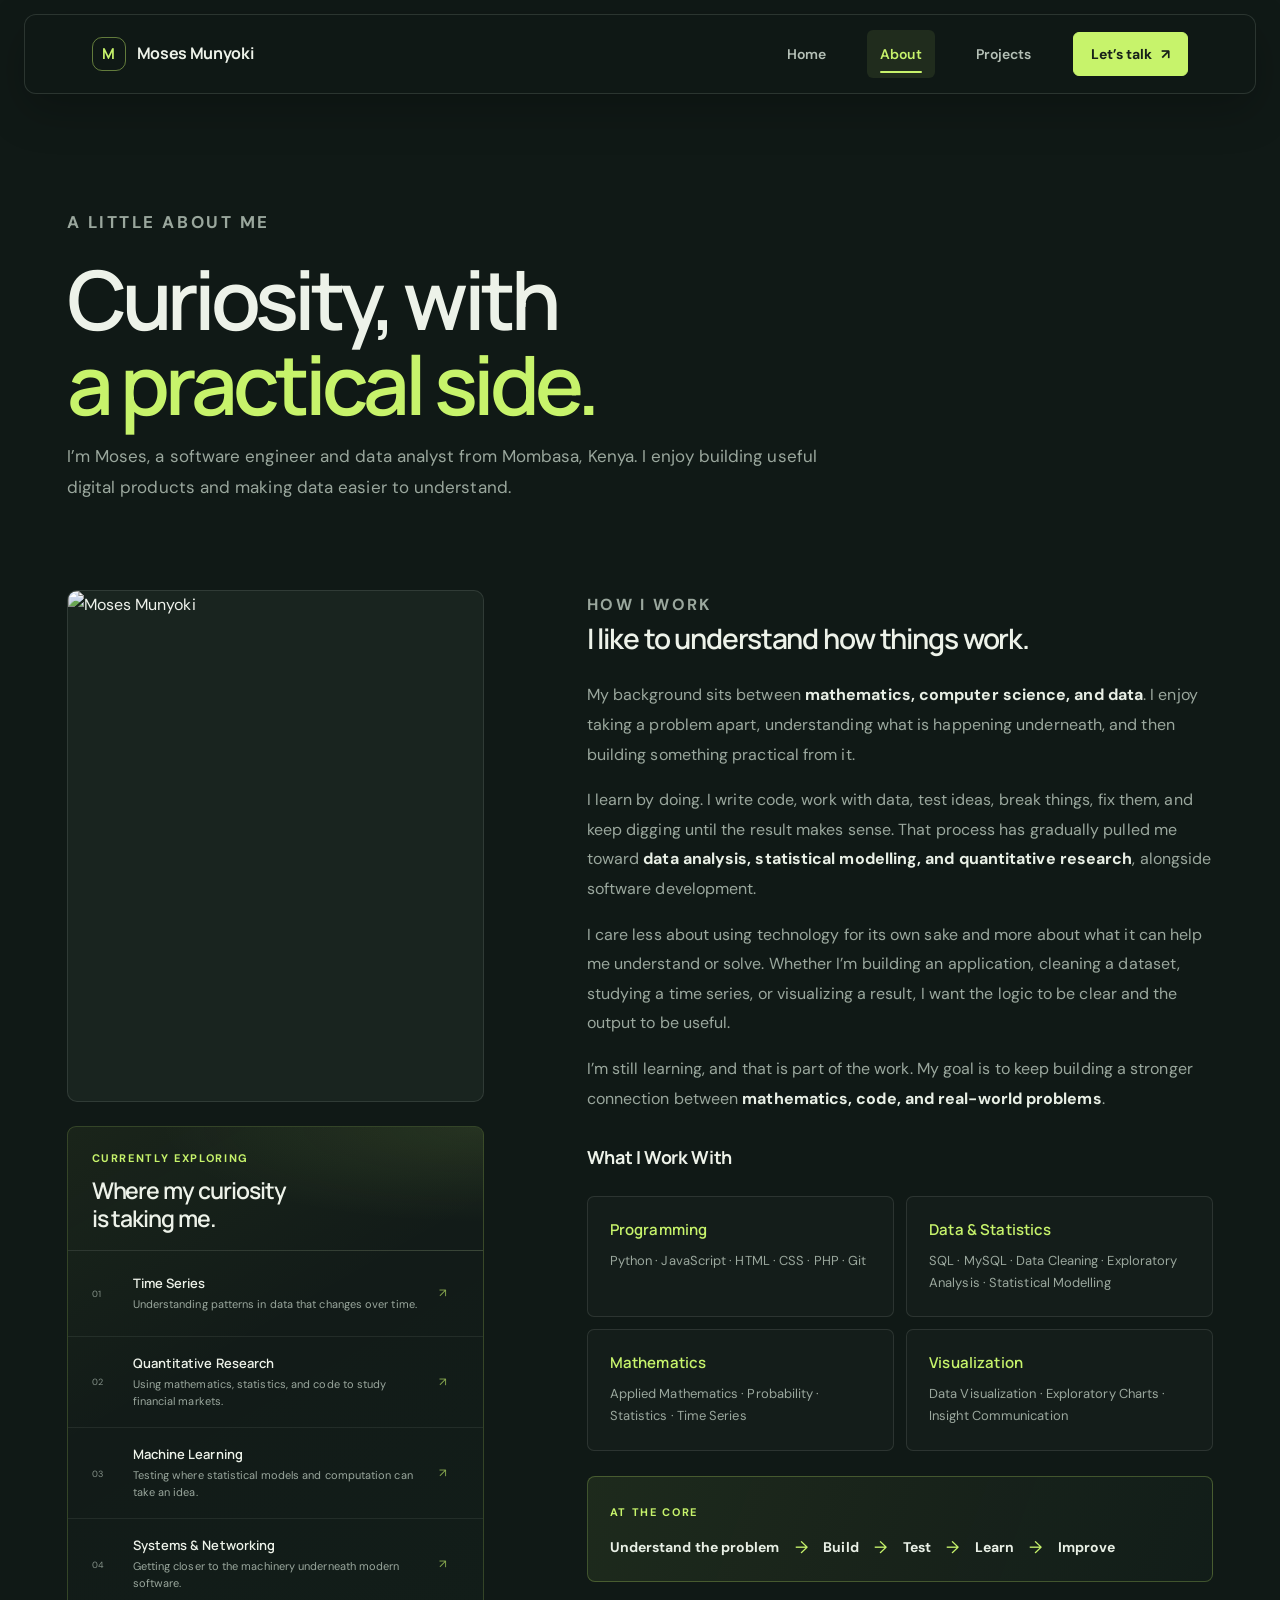
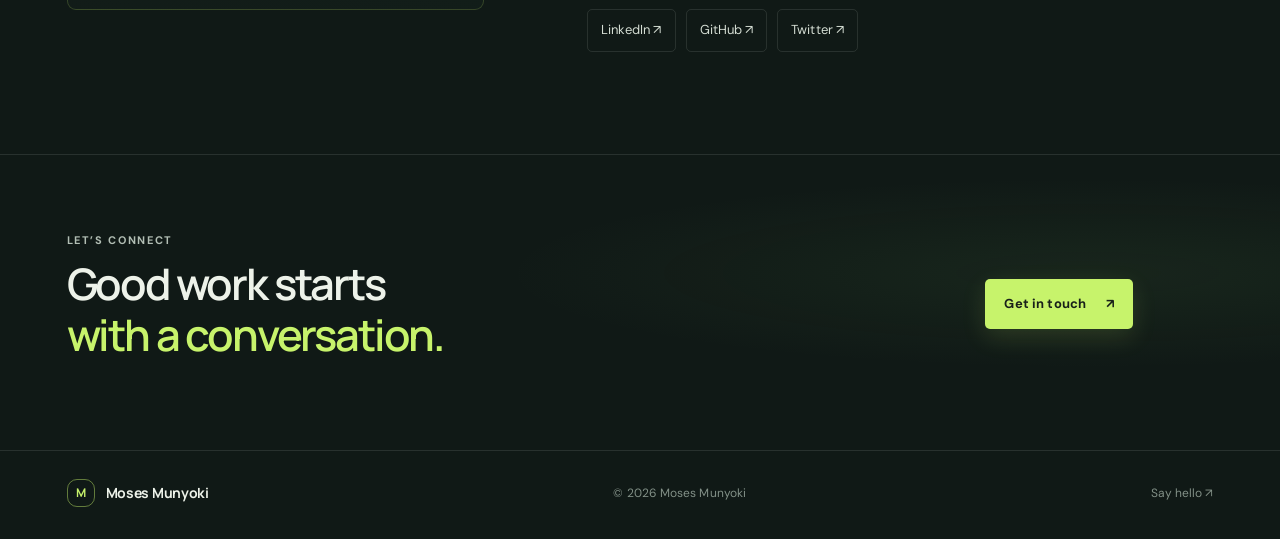
==== commit 04069db4: "last" ====
--- a/pages/about/index.html
+++ b/pages/about/index.html
@@ -16,7 +16,7 @@
     <section class="page-hero"><p class="eyebrow">A LITTLE ABOUT ME</p><h1>Curiosity, with<br><span class="accent-text">a practical side.</span></h1><p>I’m Moses, a software engineer and data analyst from Mombasa, Kenya. I enjoy building useful digital products and making data easier to understand.</p></section>
     <section class="section-shell" style="padding-top:0">
       <div class="about-layout">
-        <div class="about-photo"><img src="../../img/me_bg_hal.jpg" alt="Moses Munyoki"></div>
+        <div class="about-photo-column"><div class="about-photo"><img src="../../img/me_bg_hal.jpg" alt="Moses Munyoki"></div><section class="exploring-card" aria-labelledby="exploring-title"><div class="exploring-heading"><p class="eyebrow">CURRENTLY EXPLORING</p><h2 id="exploring-title">Where my curiosity<br>is taking me.</h2></div><div class="exploring-list"><article><span class="explore-index">01</span><div><h3>Time Series</h3><p>Understanding patterns in data that changes over time.</p></div><span class="explore-arrow">↗</span></article><article><span class="explore-index">02</span><div><h3>Quantitative Research</h3><p>Using mathematics, statistics, and code to study financial markets.</p></div><span class="explore-arrow">↗</span></article><article><span class="explore-index">03</span><div><h3>Machine Learning</h3><p>Testing where statistical models and computation can take an idea.</p></div><span class="explore-arrow">↗</span></article><article><span class="explore-index">04</span><div><h3>Systems &amp; Networking</h3><p>Getting closer to the machinery underneath modern software.</p></div><span class="explore-arrow">↗</span></article></div></section></div>
         <div class="about-copy">
           <p class="eyebrow">HOW I WORK</p><h2>I like to understand how things work.</h2>
           <p>My background sits between <strong>mathematics, computer science, and data</strong>. I enjoy taking a problem apart, understanding what is happening underneath, and then building something practical from it.</p>
--- a/css/default.css
+++ b/css/default.css
@@ -85,7 +85,65 @@
 .note-top{max-width:250px;left:-7%;top:9%}
 .note-bottom{max-width:265px;right:-4%;bottom:9%}
 .floating-note small{white-space:normal;line-height:1.45}
-@media(max-width:760px){
+.note-bottom{max-width:170px;padding:7px 9px;gap:6px;border-radius:6px}
+.note-bottom .note-icon{width:22px;height:22px;min-width:22px;font-size:13px}
+.note-bottom strong{font-size:10px;line-height:1.25}
+.note-bottom small{font-size:8px;line-height:1.3}
+.hero{min-height:clamp(660px,calc(100vh - 70px),900px)}
+.hero-visual{min-width:0}
+.math-chip{position:absolute;left:2%;top:29%;z-index:2;padding:10px 13px;border:1px solid rgba(199,243,107,.24);border-radius:5px;background:rgba(17,28,21,.9);color:var(--lime);font:600 12px/1.2 Manrope,sans-serif;box-shadow:0 12px 28px #09100b77}
+.math-chip sub{font-size:8px}
+.chart-chip{position:absolute;right:-3%;top:29%;z-index:2;width:132px;height:83px;padding:13px 12px 20px;display:flex;align-items:end;gap:5px;border:1px solid rgba(231,241,231,.14);border-radius:7px;background:rgba(23,36,28,.95);box-shadow:0 14px 32px #09100b77}
+.chart-chip span{flex:1;height:30%;border-radius:2px 2px 0 0;background:linear-gradient(0deg,#7bcf91,#c7f36b)}
+.chart-chip span:nth-child(2){height:57%}.chart-chip span:nth-child(3){height:43%}.chart-chip span:nth-child(4){height:78%}.chart-chip span:nth-child(5){height:62%}.chart-chip span:nth-child(6){height:91%}.chart-chip span:nth-child(7){height:72%}
+.chart-chip i{position:absolute;left:12px;bottom:5px;color:#aab6aa;font-style:normal;font-size:7px;letter-spacing:.13em}
+.capability-card{display:flex;flex-direction:column;min-height:340px}
+.capability-card p{flex:1;min-height:0}
+.card-number{font-size:10px;color:#a6b3a8;letter-spacing:.13em}
+.capability-meter{height:2px;width:100%;margin:0 0 18px;background:rgba(231,241,231,.09);overflow:hidden}
+.capability-meter span{display:block;height:100%;background:linear-gradient(90deg,var(--mint),var(--lime));box-shadow:0 0 12px rgba(199,243,107,.3)}
+.process-track{display:flex;align-items:center;gap:10px;margin-top:48px;color:#b2bdb3;font-size:10px;letter-spacing:.06em;text-transform:uppercase;white-space:nowrap}
+.process-track i{height:1px;flex:1;min-width:12px;background:linear-gradient(90deg,rgba(199,243,107,.6),rgba(199,243,107,.08))}
+.featured-grid{grid-template-columns:1.25fr 1fr 1fr;gap:16px}
+.work-card-large{min-height:clamp(340px,34vw,460px)}
+.work-card-large img{min-height:clamp(340px,34vw,460px)}
+.approach{position:relative;overflow:hidden}
+.approach::after{content:"∑";position:absolute;right:4%;top:1%;font:800 clamp(150px,22vw,310px)/1 Manrope,sans-serif;color:rgba(199,243,107,.035);pointer-events:none}
+.approach>*{position:relative;z-index:1}
+.closing{background:radial-gradient(ellipse at 85% 40%,rgba(119,185,97,.08),transparent 38%)}
+@media(max-width:760px){
+  .hero{min-height:0}
+  .math-chip{left:0;top:21%;font-size:10px}
+  .chart-chip{right:0;top:22%;width:112px;height:72px}
+  .capability-card{min-height:0}
+  .process-track{margin-top:28px;white-space:normal;font-size:8px;gap:6px}
+  .approach::after{right:-4%;top:12%;font-size:190px}
+  .work-card-large,.work-card-large img{min-height:280px}
+}
+@media(max-width:430px){
+  .math-chip{top:19%;left:0;padding:8px 10px}
+  .chart-chip{top:20%;right:0;width:94px;height:64px;padding:10px 9px 18px}
+  .chart-chip i{left:9px;font-size:6px}
+  .process-track{font-size:7px;gap:4px}
+  .work-card-large,.work-card-large img{min-height:225px}
+}
+.hero-visual{overflow:visible}
+@media(max-width:760px){
+  .hero-visual{height:420px}
+  .math-chip{top:19%;left:0}
+  .chart-chip{top:20%;right:0}
+  .note-top{left:0;right:auto;top:8px;max-width:190px}
+  .note-bottom{right:0;left:auto;bottom:8px;max-width:130px}
+  .visual-card-main{height:290px;width:225px}
+}
+@media(max-width:430px){
+  .hero-visual{height:390px}
+  .math-chip{top:17%;left:0}
+  .chart-chip{top:18%;right:0}
+  .note-top{top:0;left:0;max-width:175px}
+  .note-bottom{right:0;bottom:0;max-width:125px}
+  .visual-card-main{height:270px;width:210px}
+}
   .hero h1{font-size:clamp(48px,10.5vw,72px)}
   .capability-card p{min-height:0}
   .approach{grid-template-columns:1fr;gap:24px}
@@ -93,7 +151,10 @@
   .work-card,.work-card img{min-height:250px}
   .work-description{font-size:12px}
   .note-top{left:0;top:8px;max-width:205px}
-  .note-bottom{right:0;bottom:8px;max-width:220px}
+  .note-bottom{right:0;bottom:8px;max-width:145px;padding:6px 8px;gap:5px}
+  .note-bottom .note-icon{width:20px;height:20px;min-width:20px;font-size:12px}
+  .note-bottom strong{font-size:9px}
+  .note-bottom small{font-size:7px}
 }
 @media(max-width:430px){
   .hero h1{font-size:clamp(43px,11vw,54px)}
@@ -102,9 +163,23 @@
   .work-card,.work-card img{min-height:225px}
   .work-description{max-width:calc(100% - 12px);font-size:11px}
   .note-top{max-width:185px}
-  .note-bottom{max-width:195px}
+  .note-bottom{max-width:132px;padding:5px 7px;gap:5px}
 }
 .about-copy strong{color:#e8efe5;font-weight:700}
+.about-photo-column{display:flex;flex-direction:column;gap:16px}
+.exploring-card{overflow:hidden;border:1px solid rgba(199,243,107,.19);border-radius:9px;background:linear-gradient(150deg,rgba(199,243,107,.055),rgba(255,255,255,.012) 45%,rgba(120,214,161,.025));}
+.about-photo-column{justify-content:center;gap:24px}
+.exploring-card{width:100%;align-self:center}
+.exploring-heading{padding:23px 24px 18px;border-bottom:1px solid var(--line);background:radial-gradient(ellipse at 100% 0,rgba(199,243,107,.1),transparent 55%)}
+.exploring-heading .eyebrow{color:var(--lime)}
+.exploring-heading h2{margin:10px 0 0;font:600 23px/1.22 Manrope,sans-serif;letter-spacing:-.045em}
+.exploring-list article{display:grid;grid-template-columns:27px 1fr 20px;gap:14px;align-items:center;min-height:86px;padding:17px 24px;border-bottom:1px solid rgba(231,241,231,.08);transition:background .2s}
+.exploring-list article:last-child{border-bottom:0}
+.exploring-list article:hover{background:rgba(255,255,255,.025)}
+.explore-index{padding-top:2px;color:#849188;font-size:9px;letter-spacing:.08em}
+.exploring-list h3{margin:0 0 4px;font:600 13px Manrope,sans-serif;color:var(--text)}
+.exploring-list p{margin:0;color:var(--muted);font-size:11px;line-height:1.55}
+.explore-arrow{color:var(--lime);font-size:12px;opacity:.65}
 .about-copy .work-with-title{font:700 18px Manrope,sans-serif;letter-spacing:-.02em;margin:32px 0 14px}
 .working-principle{margin-top:25px;padding:20px 22px;border:1px solid rgba(199,243,107,.25);border-radius:8px;background:linear-gradient(110deg,rgba(199,243,107,.08),rgba(120,214,161,.025))}
 .working-principle .eyebrow{color:var(--lime)}
@@ -113,6 +188,8 @@
 .skill-group{background:rgba(255,255,255,.018);padding:22px}
 .skill-group h3{letter-spacing:.01em}
 @media(max-width:760px){.working-principle p{font-size:12px;gap:7px}.skill-group{padding:17px}}
+@media(max-width:760px){.about-layout{display:flex;flex-direction:column;gap:30px}.about-layout>.about-copy{order:1}.about-layout>.about-photo-column{display:contents}.about-photo{order:0;height:420px;width:min(100%,520px)}.exploring-card{order:2;width:min(100%,620px);margin:0 auto}.exploring-list article{min-height:78px;padding:16px 22px}}
+@media(max-width:430px){.about-photo{height:350px}.about-visual-note{padding:18px;min-height:150px}.about-visual-note p{font-size:18px}.about-mini-chart{right:16px;bottom:22px;width:85px;height:54px}.about-note-index{left:18px}.exploring-heading{padding:20px 18px 16px}.exploring-heading h2{font-size:21px}.exploring-list article{padding:15px 18px;grid-template-columns:23px 1fr 16px;gap:9px}.exploring-list h3{font-size:12px}.exploring-list p{font-size:10px}}
 .site-nav{min-height:88px}
 .nav-links{gap:clamp(10px,2.2vw,30px);font-size:14px;font-weight:600;color:#b5c0b7}
 .nav-links>a:not(.nav-cta){position:relative;padding:12px 13px;border-radius:6px;transition:color .2s,background .2s}
@@ -144,7 +221,7 @@
 /* Keep hero callouts in clear space around the portrait rather than on top of it. */
 .hero-visual{isolation:isolate}
 .visual-card-main{z-index:1}
-.floating-note{z-index:2;white-space:nowrap;padding:12px 16px}
+.floating-note{display:none}
 .note-top{top:10%;left:-8%;right:auto;transform:none}
 .note-bottom{right:3%;left:auto;bottom:10%;transform:none;max-width:calc(100% - 24px)}
 @media(min-width:761px){
